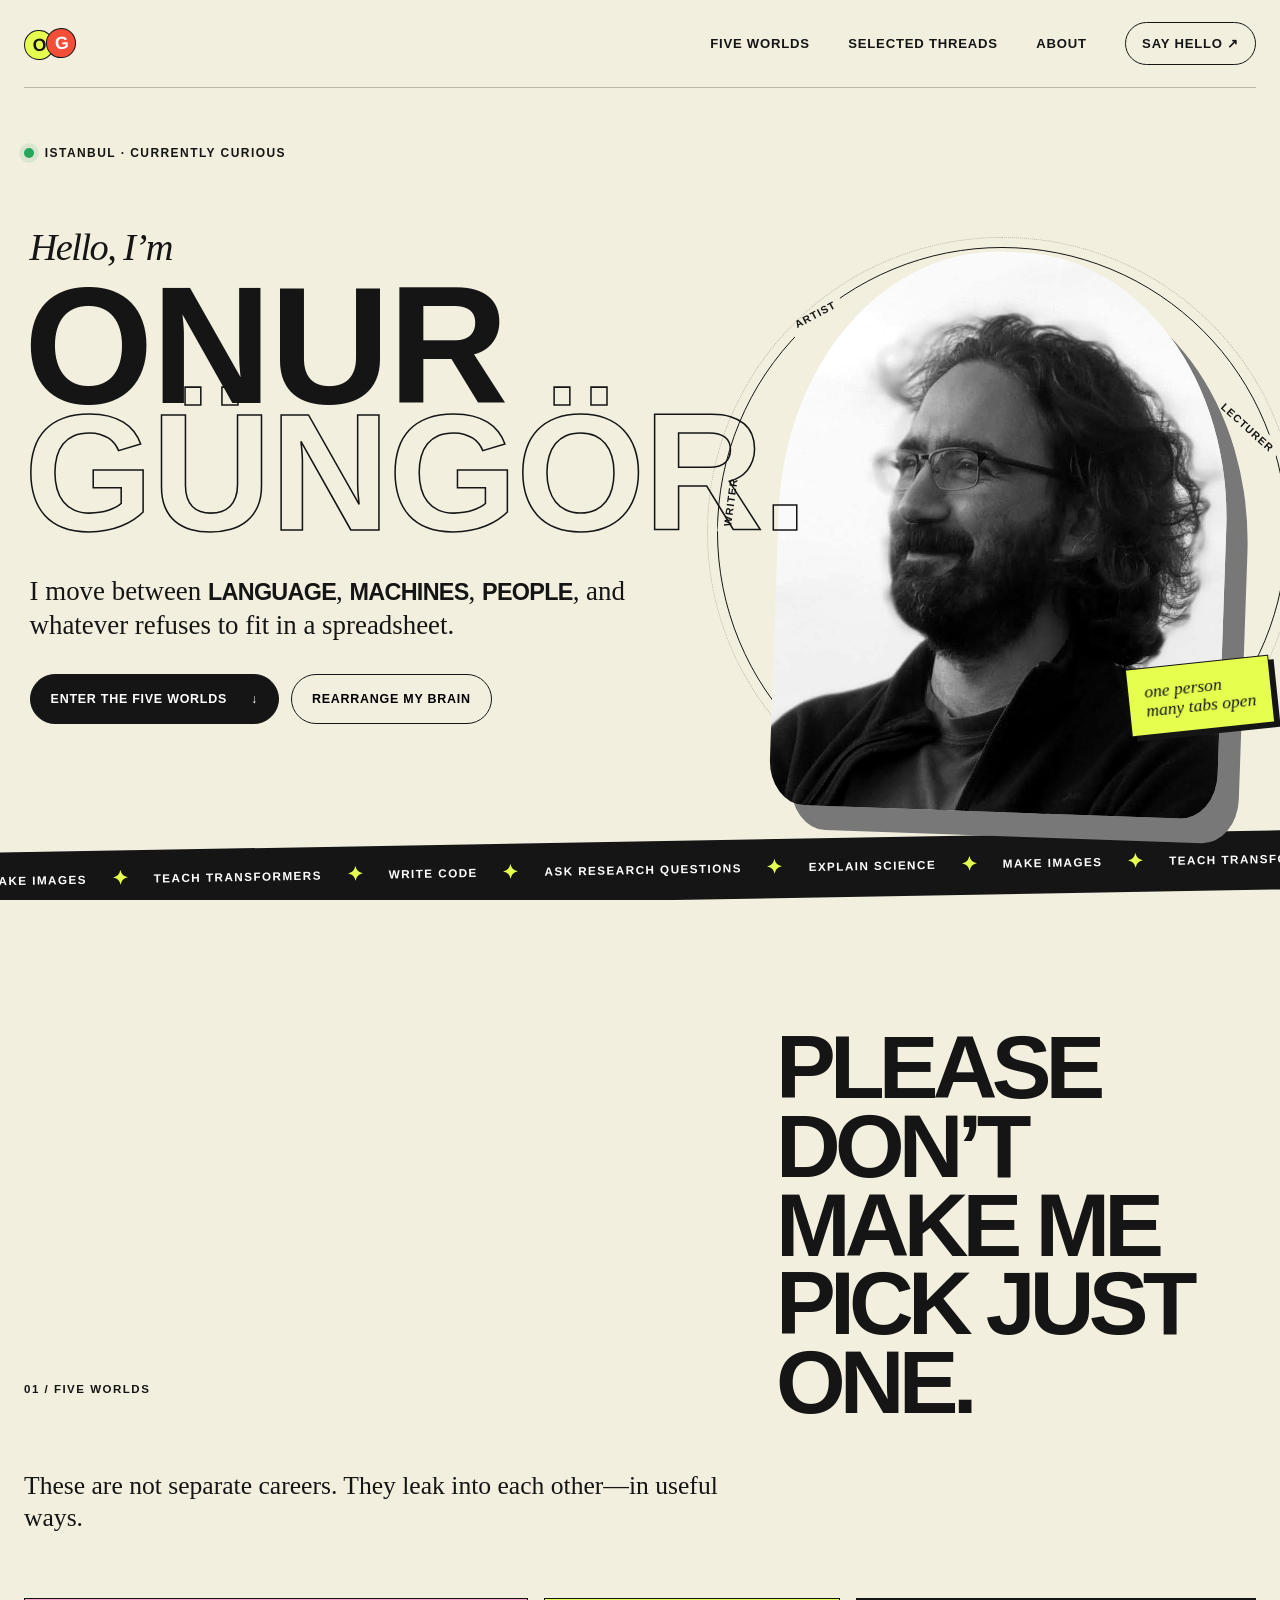
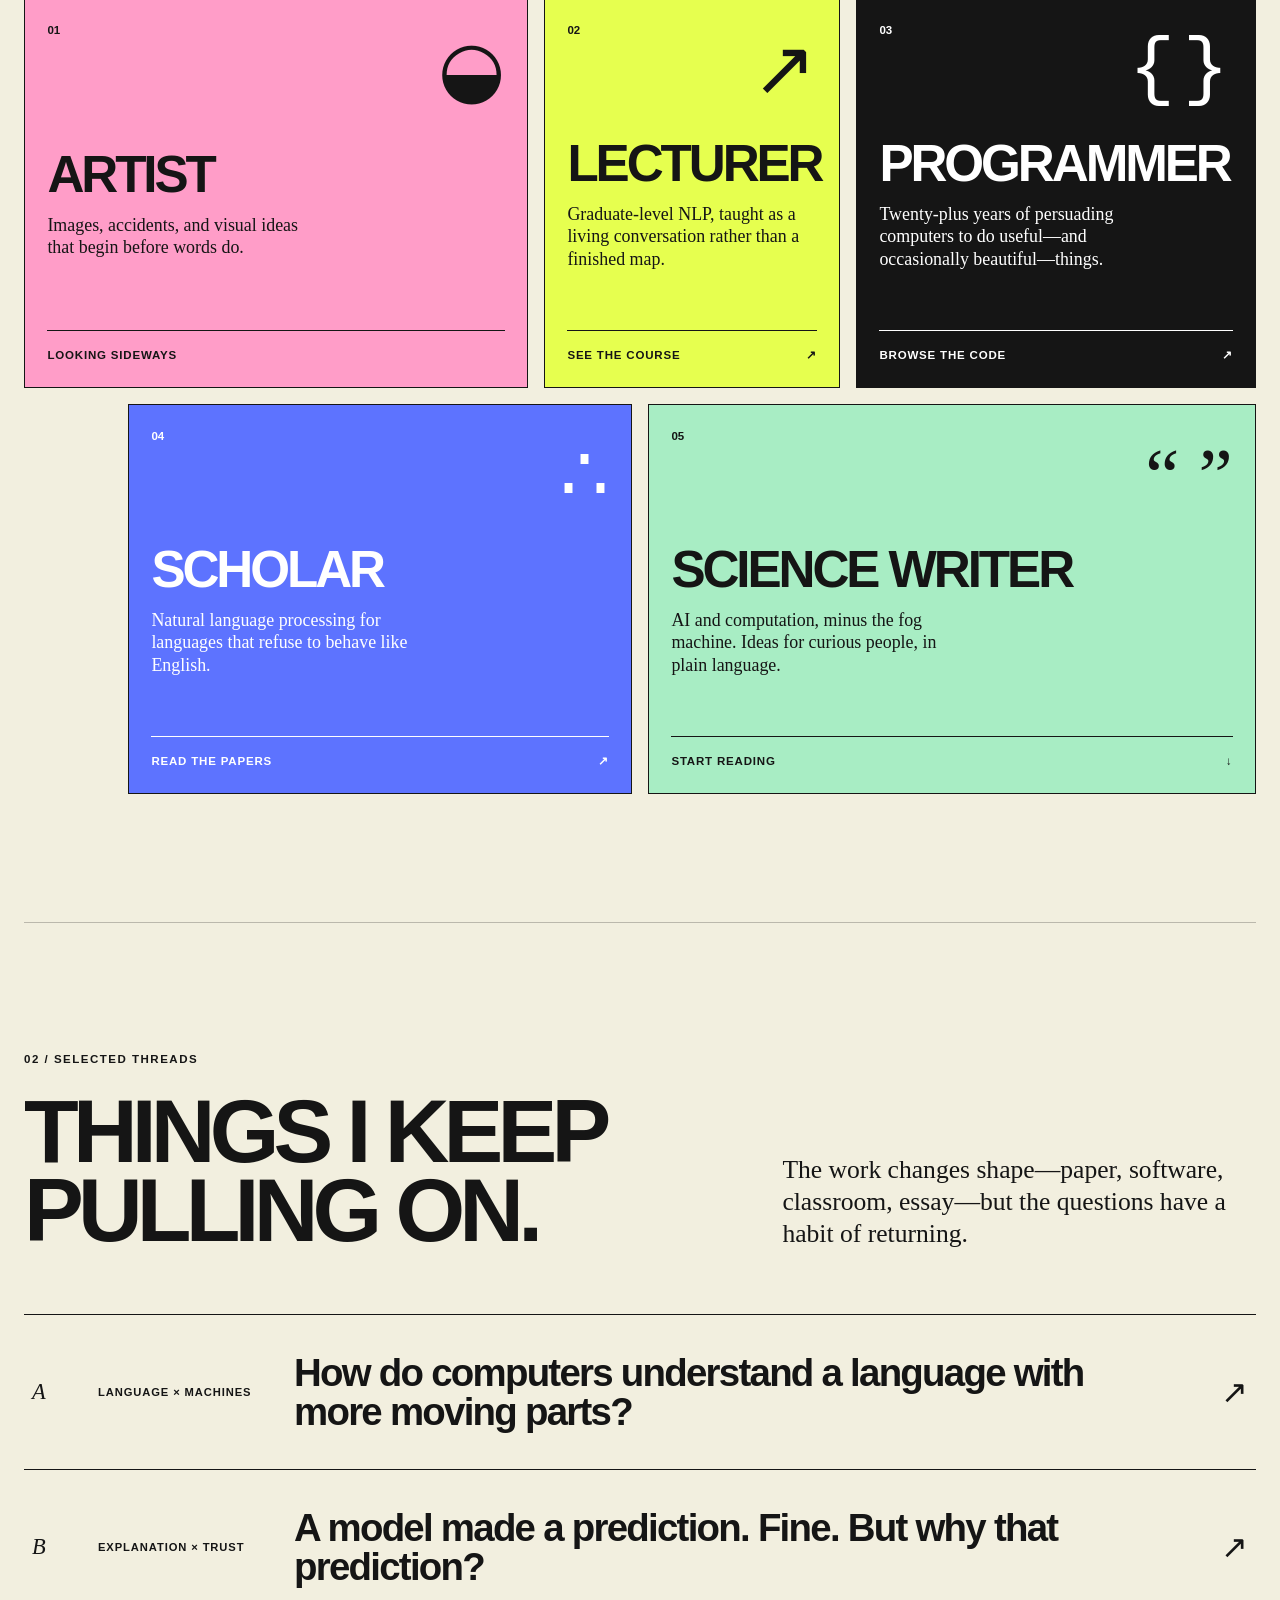
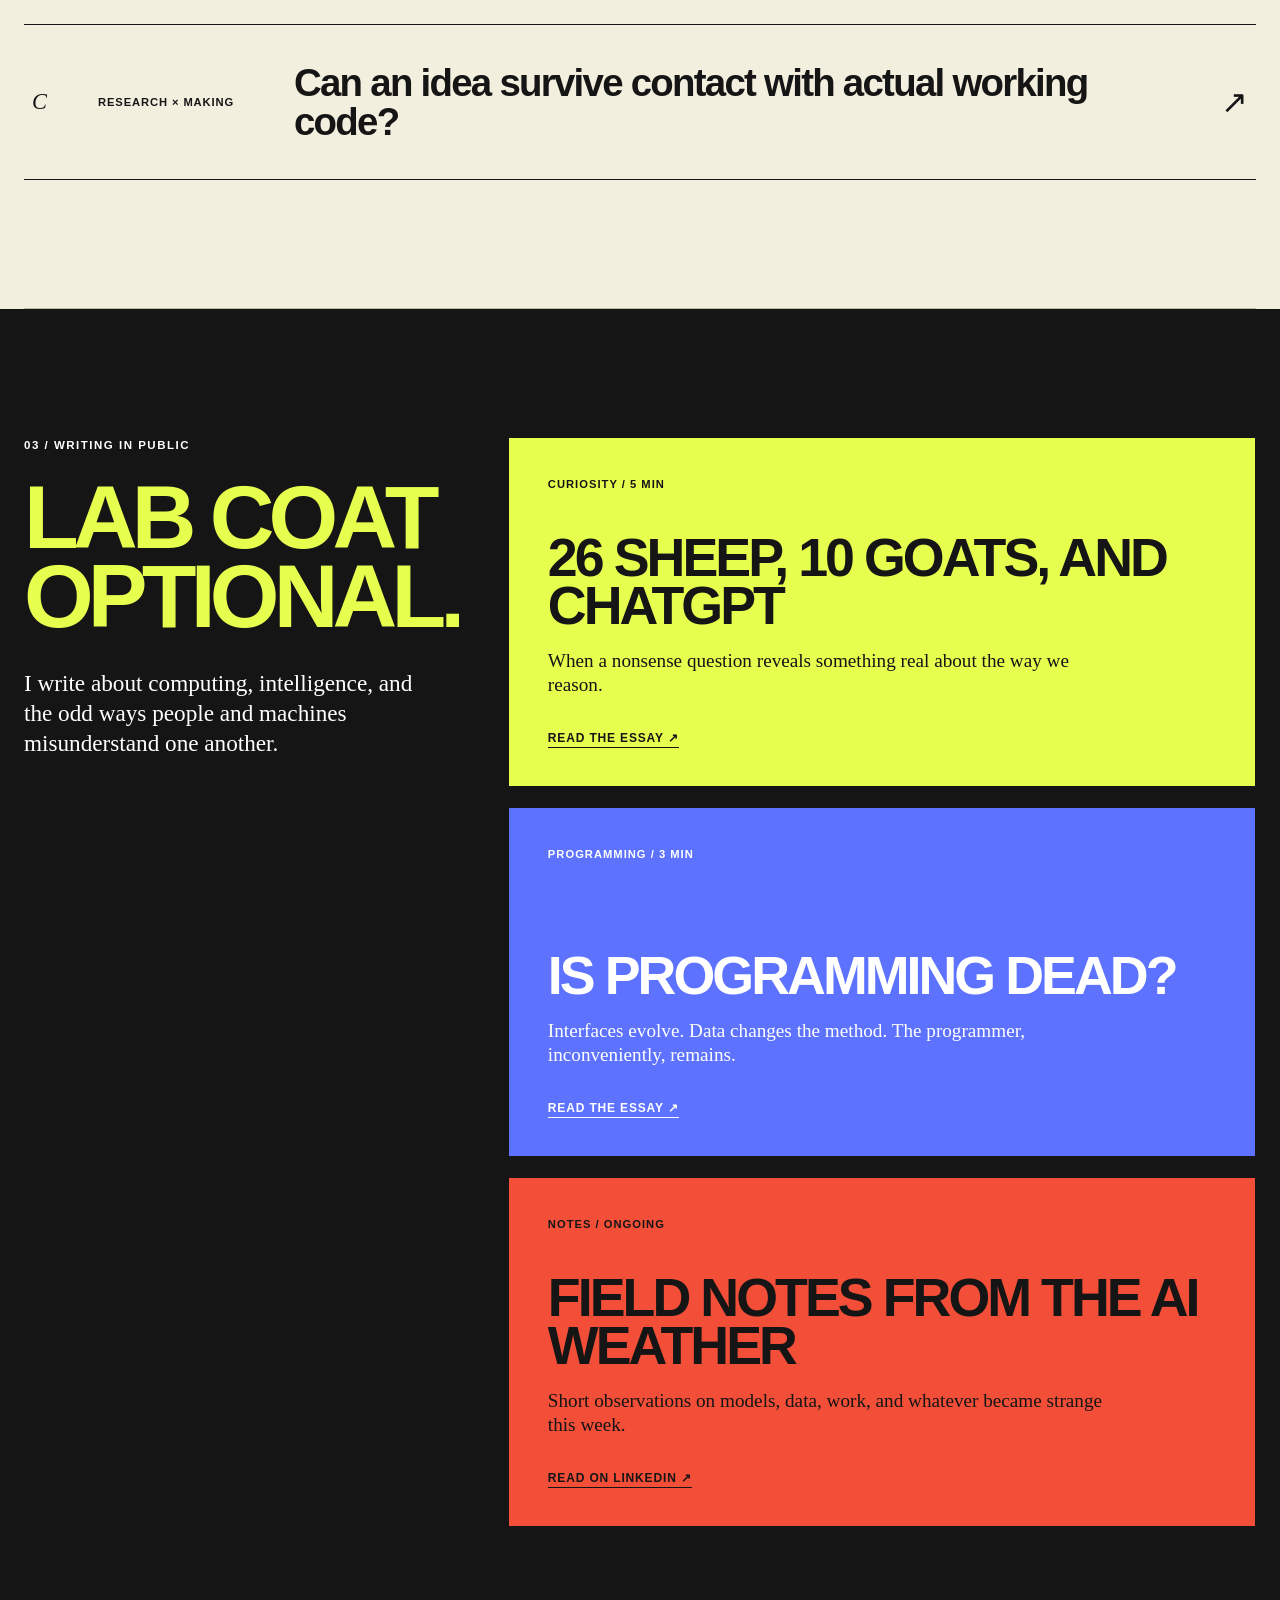
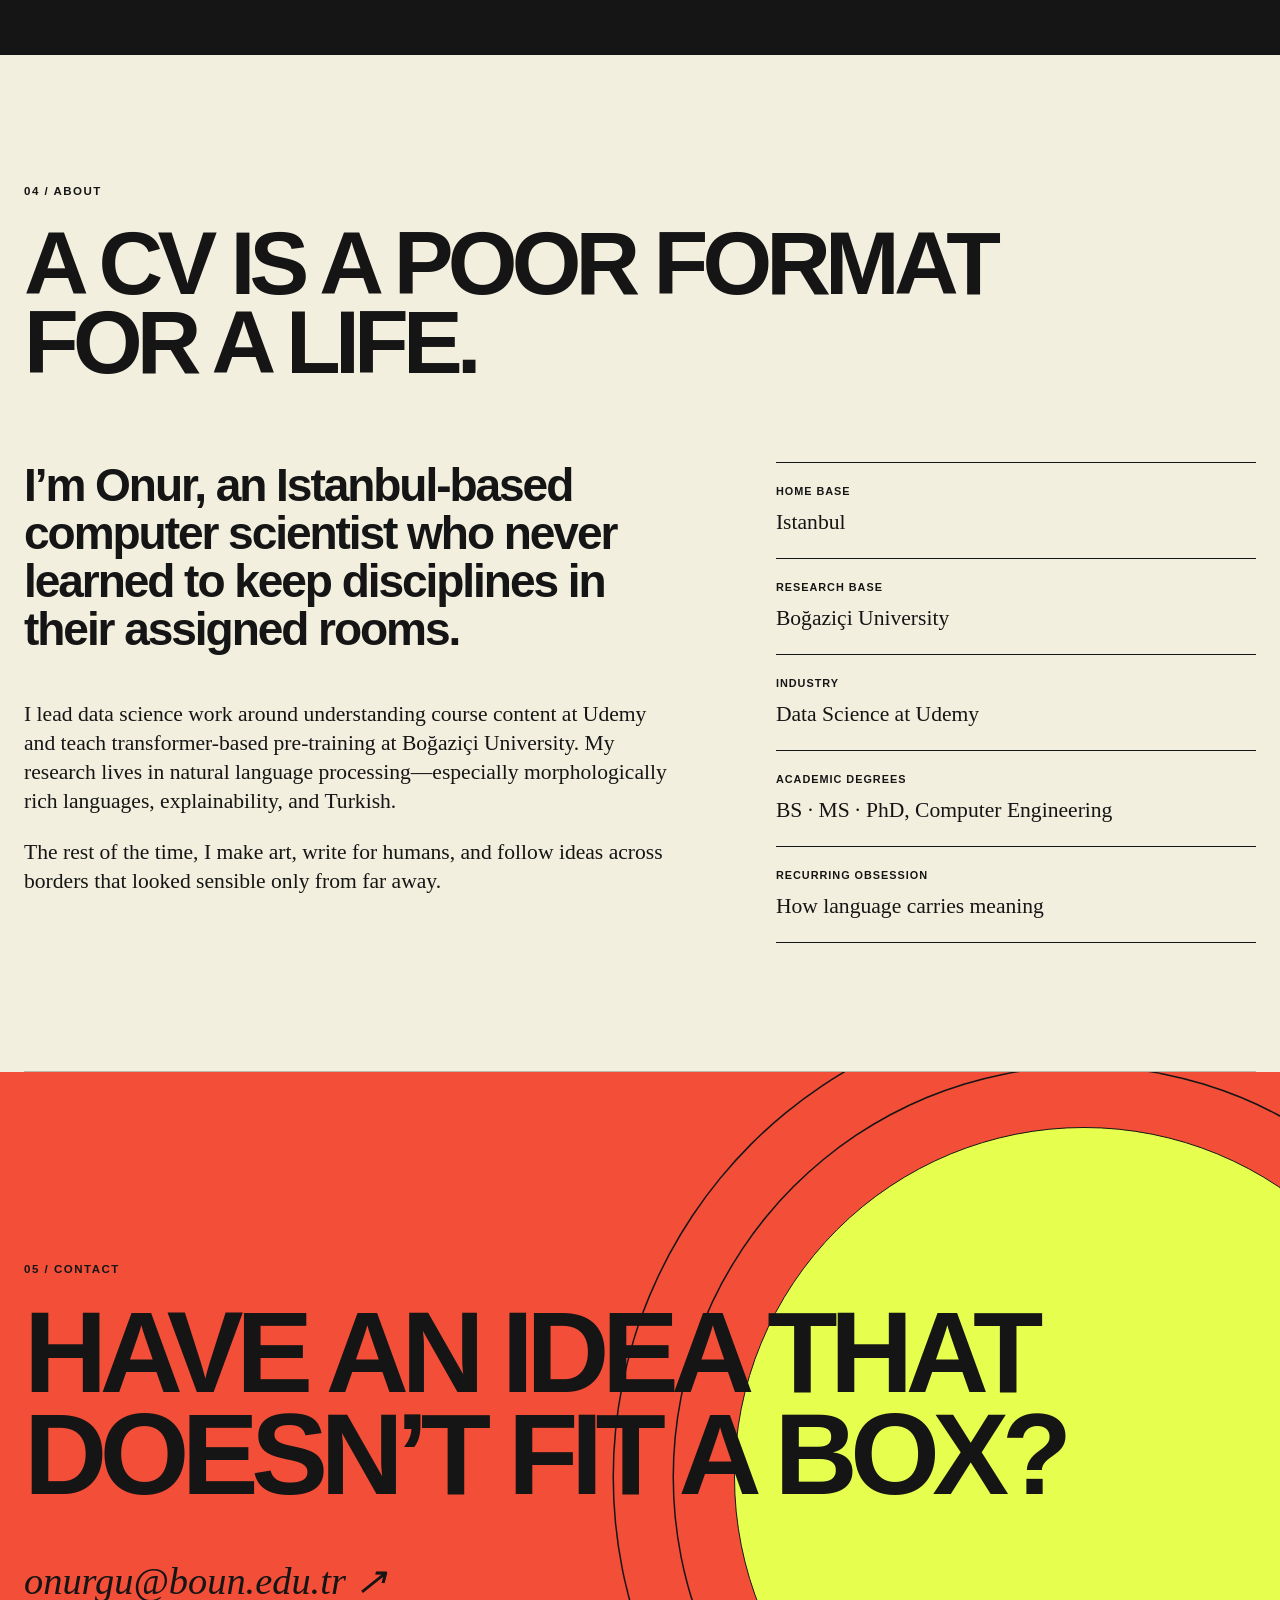
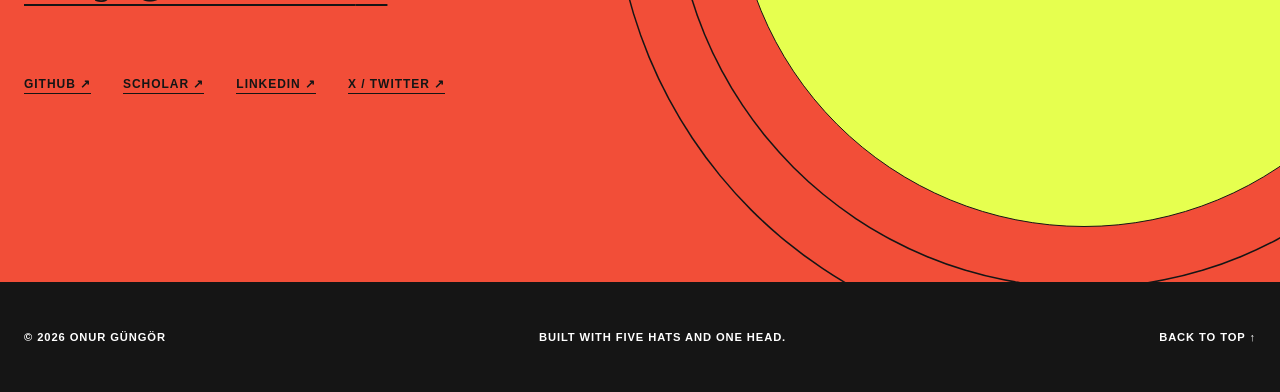
==== index.html @ 9caadbd1 "Rebuild personal site from scratch" ====
<!doctype html>
<html lang="en">
  <head>
    <meta charset="utf-8" />
    <meta name="viewport" content="width=device-width, initial-scale=1" />
    <meta name="theme-color" content="#f2efdf" />
    <meta name="description" content="Onur Güngör — artist, lecturer, programmer, scholar, and popular science writer in Istanbul." />
    <meta property="og:title" content="Onur Güngör — several things at once" />
    <meta property="og:description" content="Language, machines, people, and the interesting mess between them." />
    <meta property="og:type" content="website" />
    <meta property="og:url" content="https://onurgu.github.io/" />
    <meta property="og:image" content="https://onurgu.github.io/assets/og.png" />
    <meta name="twitter:card" content="summary_large_image" />
    <title>Onur Güngör — several things at once</title>
    <link rel="canonical" href="https://onurgu.github.io/" />
    <link rel="stylesheet" href="styles.css" />
    <script src="script.js" defer></script>
  </head>
  <body>
    <a class="skip-link" href="#main">Skip to the interesting part</a>
    <div class="reading-line" aria-hidden="true"></div>

    <header class="site-header">
      <a class="monogram" href="#top" aria-label="Onur Güngör, back to top">
        <span>O</span><span>G</span>
      </a>
      <button class="nav-toggle" type="button" aria-expanded="false" aria-controls="site-nav">
        <span class="sr-only">Toggle navigation</span>
        <span></span><span></span>
      </button>
      <nav id="site-nav" class="site-nav" aria-label="Main navigation">
        <a href="#worlds">Five worlds</a>
        <a href="#threads">Selected threads</a>
        <a href="#about">About</a>
        <a class="nav-cta" href="#contact">Say hello <span aria-hidden="true">↗</span></a>
      </nav>
    </header>

    <main id="main">
      <section class="hero" id="top" aria-labelledby="hero-title">
        <div class="hero-kicker reveal">
          <span class="status-dot" aria-hidden="true"></span>
          Istanbul · currently curious
        </div>

        <div class="hero-grid">
          <div class="hero-copy">
            <h1 id="hero-title" class="reveal">
              <span class="hello">Hello, I’m</span>
              <span class="name">Onur</span>
              <span class="name name-outline">Güngör.</span>
            </h1>
            <p class="hero-intro reveal">
              I move between <strong>language</strong>, <strong>machines</strong>,
              <strong>people</strong>, and whatever refuses to fit in a spreadsheet.
            </p>
            <div class="hero-actions reveal">
              <a class="button button-dark" href="#worlds">Enter the five worlds <span aria-hidden="true">↓</span></a>
              <button class="button button-ghost" id="shuffle" type="button">Rearrange my brain</button>
            </div>
          </div>

          <div class="portrait-stage reveal">
            <div class="portrait-orbit" aria-hidden="true">
              <span>ARTIST</span><span>LECTURER</span><span>PROGRAMMER</span><span>SCHOLAR</span><span>WRITER</span>
            </div>
            <figure class="portrait-frame">
              <img src="assets/onur-gungor.jpg" alt="Onur Güngör looking to the side" width="1067" height="1067" />
            </figure>
            <div class="portrait-note" aria-hidden="true">one person<br />many tabs open</div>
          </div>
        </div>

        <div class="ticker" aria-label="Things Onur does">
          <div class="ticker-track">
            <span>MAKE IMAGES</span><i>✦</i><span>TEACH TRANSFORMERS</span><i>✦</i><span>WRITE CODE</span><i>✦</i><span>ASK RESEARCH QUESTIONS</span><i>✦</i><span>EXPLAIN SCIENCE</span><i>✦</i>
            <span aria-hidden="true">MAKE IMAGES</span><i aria-hidden="true">✦</i><span aria-hidden="true">TEACH TRANSFORMERS</span><i aria-hidden="true">✦</i><span aria-hidden="true">WRITE CODE</span><i aria-hidden="true">✦</i><span aria-hidden="true">ASK RESEARCH QUESTIONS</span><i aria-hidden="true">✦</i><span aria-hidden="true">EXPLAIN SCIENCE</span><i aria-hidden="true">✦</i>
          </div>
        </div>
      </section>

      <section class="worlds section" id="worlds" aria-labelledby="worlds-title">
        <div class="section-heading reveal">
          <p class="eyebrow">01 / Five worlds</p>
          <h2 id="worlds-title">Please don’t make me<br />pick just one.</h2>
          <p>These are not separate careers. They leak into each other—in useful ways.</p>
        </div>

        <div class="world-grid" id="world-grid">
          <article class="world-card world-art reveal" data-world="art">
            <p class="card-number">01</p>
            <div class="card-symbol" aria-hidden="true">◒</div>
            <h3>Artist</h3>
            <p>Images, accidents, and visual ideas that begin before words do.</p>
            <span class="card-foot">Looking sideways</span>
          </article>
          <article class="world-card world-teach reveal" data-world="teach">
            <p class="card-number">02</p>
            <div class="card-symbol" aria-hidden="true">↗</div>
            <h3>Lecturer</h3>
            <p>Graduate-level NLP, taught as a living conversation rather than a finished map.</p>
            <a class="card-link" href="https://docs.google.com/document/d/e/2PACX-1vTTuCQP2ed8j2CfLnzh6W6m5oh-k7pVl0JjqTJi5wdh5od5GJ9mc1xWq-OLAjyfFMfMrh4iK2hu6GkH/pub">See the course <span aria-hidden="true">↗</span></a>
          </article>
          <article class="world-card world-code reveal" data-world="code">
            <p class="card-number">03</p>
            <div class="card-symbol code-symbol" aria-hidden="true">{ }</div>
            <h3>Programmer</h3>
            <p>Twenty-plus years of persuading computers to do useful—and occasionally beautiful—things.</p>
            <a class="card-link" href="https://github.com/onurgu">Browse the code <span aria-hidden="true">↗</span></a>
          </article>
          <article class="world-card world-research reveal" data-world="research">
            <p class="card-number">04</p>
            <div class="card-symbol" aria-hidden="true">∴</div>
            <h3>Scholar</h3>
            <p>Natural language processing for languages that refuse to behave like English.</p>
            <a class="card-link" href="https://scholar.google.com/citations?user=FW7c17kAAAAJ&amp;hl=en">Read the papers <span aria-hidden="true">↗</span></a>
          </article>
          <article class="world-card world-write reveal" data-world="write">
            <p class="card-number">05</p>
            <div class="card-symbol" aria-hidden="true">“ ”</div>
            <h3>Science writer</h3>
            <p>AI and computation, minus the fog machine. Ideas for curious people, in plain language.</p>
            <a class="card-link" href="#writing">Start reading <span aria-hidden="true">↓</span></a>
          </article>
        </div>
      </section>

      <section class="threads section" id="threads" aria-labelledby="threads-title">
        <div class="section-heading split-heading reveal">
          <div>
            <p class="eyebrow">02 / Selected threads</p>
            <h2 id="threads-title">Things I keep<br />pulling on.</h2>
          </div>
          <p>The work changes shape—paper, software, classroom, essay—but the questions have a habit of returning.</p>
        </div>

        <div class="thread-list">
          <a class="thread reveal" href="https://scholar.google.com/citations?user=FW7c17kAAAAJ&amp;hl=en">
            <span class="thread-index">A</span>
            <span class="thread-meta">Language × machines</span>
            <strong>How do computers understand a language with more moving parts?</strong>
            <span class="thread-arrow" aria-hidden="true">↗</span>
          </a>
          <a class="thread reveal" href="https://doi.org/10.1371/journal.pone.0244179">
            <span class="thread-index">B</span>
            <span class="thread-meta">Explanation × trust</span>
            <strong>A model made a prediction. Fine. But why that prediction?</strong>
            <span class="thread-arrow" aria-hidden="true">↗</span>
          </a>
          <a class="thread reveal" href="https://github.com/onurgu">
            <span class="thread-index">C</span>
            <span class="thread-meta">Research × making</span>
            <strong>Can an idea survive contact with actual working code?</strong>
            <span class="thread-arrow" aria-hidden="true">↗</span>
          </a>
        </div>
      </section>

      <section class="writing section" id="writing" aria-labelledby="writing-title">
        <div class="writing-intro reveal">
          <p class="eyebrow">03 / Writing in public</p>
          <h2 id="writing-title">Lab coat<br />optional.</h2>
          <p>I write about computing, intelligence, and the odd ways people and machines misunderstand one another.</p>
        </div>
        <div class="essay-stack">
          <a class="essay-card essay-yellow reveal" href="https://www.cmpe.boun.edu.tr/~onurgu/post/26-sheep-and-10-goats-question-and-chatgpt/">
            <span class="essay-type">Curiosity / 5 min</span>
            <h3>26 Sheep, 10 Goats, and ChatGPT</h3>
            <p>When a nonsense question reveals something real about the way we reason.</p>
            <span class="essay-read">Read the essay <span aria-hidden="true">↗</span></span>
          </a>
          <a class="essay-card essay-blue reveal" href="https://www.cmpe.boun.edu.tr/~onurgu/post/is-programming-dead/">
            <span class="essay-type">Programming / 3 min</span>
            <h3>Is Programming Dead?</h3>
            <p>Interfaces evolve. Data changes the method. The programmer, inconveniently, remains.</p>
            <span class="essay-read">Read the essay <span aria-hidden="true">↗</span></span>
          </a>
          <a class="essay-card essay-red reveal" href="https://www.linkedin.com/in/onurgungor/recent-activity/articles/">
            <span class="essay-type">Notes / ongoing</span>
            <h3>Field Notes from the AI Weather</h3>
            <p>Short observations on models, data, work, and whatever became strange this week.</p>
            <span class="essay-read">Read on LinkedIn <span aria-hidden="true">↗</span></span>
          </a>
        </div>
      </section>

      <section class="about section" id="about" aria-labelledby="about-title">
        <div class="about-statement reveal">
          <p class="eyebrow">04 / About</p>
          <h2 id="about-title">A CV is a poor format<br />for a life.</h2>
        </div>
        <div class="about-grid">
          <div class="about-copy reveal">
            <p class="big-copy">I’m Onur, an Istanbul-based computer scientist who never learned to keep disciplines in their assigned rooms.</p>
            <p>I lead data science work around understanding course content at Udemy and teach transformer-based pre-training at Boğaziçi University. My research lives in natural language processing—especially morphologically rich languages, explainability, and Turkish.</p>
            <p>The rest of the time, I make art, write for humans, and follow ideas across borders that looked sensible only from far away.</p>
          </div>
          <dl class="facts reveal">
            <div><dt>Home base</dt><dd>Istanbul</dd></div>
            <div><dt>Research base</dt><dd>Boğaziçi University</dd></div>
            <div><dt>Industry</dt><dd>Data Science at Udemy</dd></div>
            <div><dt>Academic degrees</dt><dd>BS · MS · PhD, Computer Engineering</dd></div>
            <div><dt>Recurring obsession</dt><dd>How language carries meaning</dd></div>
          </dl>
        </div>
      </section>

      <section class="contact section" id="contact" aria-labelledby="contact-title">
        <div class="contact-sun" aria-hidden="true"></div>
        <p class="eyebrow reveal">05 / Contact</p>
        <h2 id="contact-title" class="reveal">Have an idea that<br />doesn’t fit a box?</h2>
        <a class="contact-email reveal" href="mailto:onurgu@boun.edu.tr">onurgu@boun.edu.tr <span aria-hidden="true">↗</span></a>
        <div class="contact-links reveal">
          <a href="https://github.com/onurgu">GitHub <span aria-hidden="true">↗</span></a>
          <a href="https://scholar.google.com/citations?user=FW7c17kAAAAJ&amp;hl=en">Scholar <span aria-hidden="true">↗</span></a>
          <a href="https://www.linkedin.com/in/onurgungor/">LinkedIn <span aria-hidden="true">↗</span></a>
          <a href="https://twitter.com/onurgu_ml">X / Twitter <span aria-hidden="true">↗</span></a>
        </div>
      </section>
    </main>

    <footer class="site-footer">
      <p>© <span id="year">2026</span> Onur Güngör</p>
      <p>Built with five hats and one head.</p>
      <a href="#top">Back to top ↑</a>
    </footer>
  </body>
</html>
---- styles.css ----
@font-face {
  font-family: "Site Serif";
  src: local("Iowan Old Style"), local("Palatino Linotype"), local("Book Antiqua");
  font-display: swap;
}

:root {
  --paper: #f2efdf;
  --ink: #151515;
  --red: #f24e38;
  --blue: #5d73ff;
  --yellow: #e6ff4f;
  --pink: #ff9dc8;
  --mint: #a8edc4;
  --line: rgba(21, 21, 21, 0.25);
  --sans: "Helvetica Neue", Helvetica, Arial, sans-serif;
  --serif: "Site Serif", Georgia, serif;
  --max: 1440px;
}

* { box-sizing: border-box; }
html { scroll-behavior: smooth; }
body {
  margin: 0;
  color: var(--ink);
  background: var(--paper);
  font-family: var(--sans);
  font-size: 16px;
  line-height: 1.5;
  overflow-x: hidden;
}

::selection { background: var(--ink); color: var(--yellow); }
a { color: inherit; }
button, a { -webkit-tap-highlight-color: transparent; }
img { display: block; max-width: 100%; }
.sr-only { position: absolute; width: 1px; height: 1px; padding: 0; margin: -1px; overflow: hidden; clip: rect(0, 0, 0, 0); white-space: nowrap; border: 0; }
.skip-link { position: fixed; left: 1rem; top: -5rem; z-index: 1000; background: var(--ink); color: white; padding: .7rem 1rem; text-decoration: none; }
.skip-link:focus { top: 1rem; }
.reading-line { position: fixed; inset: 0 auto auto 0; width: 0; height: 4px; background: var(--red); z-index: 1000; }

.site-header {
  position: absolute;
  z-index: 50;
  top: 0;
  left: 50%;
  transform: translateX(-50%);
  width: min(calc(100% - 3rem), var(--max));
  min-height: 88px;
  display: flex;
  align-items: center;
  justify-content: space-between;
  border-bottom: 1px solid var(--line);
}
.monogram { display: grid; grid-template-columns: repeat(2, 1.65rem); text-decoration: none; font-size: 1.1rem; font-weight: 900; letter-spacing: -.08em; transform: rotate(-5deg); }
.monogram span { display: grid; place-items: center; width: 1.85rem; aspect-ratio: 1; border: 1.5px solid var(--ink); border-radius: 50%; background: var(--yellow); }
.monogram span + span { margin-left: -.25rem; background: var(--red); color: white; }
.site-nav { display: flex; align-items: center; gap: clamp(1.3rem, 3vw, 3rem); font-size: .82rem; font-weight: 700; text-transform: uppercase; letter-spacing: .06em; }
.site-nav a { text-decoration: none; position: relative; }
.site-nav a:not(.nav-cta)::after { content: ""; position: absolute; left: 0; bottom: -.35rem; width: 100%; height: 2px; background: var(--ink); transform: scaleX(0); transform-origin: right; transition: transform .25s ease; }
.site-nav a:hover::after, .site-nav a:focus-visible::after { transform: scaleX(1); transform-origin: left; }
.nav-cta { border: 1.5px solid var(--ink); border-radius: 2rem; padding: .65rem 1rem; transition: background .2s, color .2s; }
.nav-cta:hover, .nav-cta:focus-visible { background: var(--ink); color: white; }
.nav-toggle { display: none; }

.hero { min-height: 100vh; padding-top: 9rem; position: relative; overflow: hidden; }
.hero-kicker { width: min(calc(100% - 3rem), var(--max)); margin: 0 auto 2.5rem; display: flex; gap: .65rem; align-items: center; font-size: .75rem; text-transform: uppercase; letter-spacing: .12em; font-weight: 700; }
.status-dot { width: .65rem; height: .65rem; background: #25a65a; border-radius: 50%; box-shadow: 0 0 0 .3rem rgba(37,166,90,.12); }
.hero-grid { width: min(calc(100% - 3rem), var(--max)); margin: 0 auto; display: grid; grid-template-columns: minmax(0, 1.15fr) minmax(330px, .85fr); align-items: center; gap: 3vw; min-height: calc(100vh - 15rem); }
.hero-copy { position: relative; z-index: 3; padding-bottom: 7rem; }
.hero h1 { margin: 0; line-height: .76; letter-spacing: -.075em; font-weight: 900; text-transform: uppercase; }
.hero h1 span { display: block; }
.hello { margin: 0 0 1rem .35rem; font-family: var(--serif); font-style: italic; text-transform: none; font-size: clamp(1.6rem, 3vw, 3.2rem); letter-spacing: -.04em; font-weight: 400; line-height: 1; }
.name { font-size: clamp(6.5rem, 13vw, 13rem); }
.name-outline { color: transparent; -webkit-text-stroke: clamp(1px, .12vw, 2.5px) var(--ink); }
.hero-intro { max-width: 650px; margin: 2.5rem 0 0 .35rem; font-family: var(--serif); font-size: clamp(1.35rem, 2.1vw, 2rem); line-height: 1.25; }
.hero-intro strong { font-family: var(--sans); font-size: .87em; text-transform: uppercase; letter-spacing: -.03em; }
.hero-actions { display: flex; flex-wrap: wrap; gap: .75rem; margin: 2rem 0 0 .35rem; }
.button { min-height: 50px; display: inline-flex; align-items: center; justify-content: center; gap: 1.5rem; border: 1.5px solid var(--ink); border-radius: 99px; padding: .75rem 1.25rem; font: 700 .78rem/1 var(--sans); text-transform: uppercase; letter-spacing: .06em; text-decoration: none; cursor: pointer; }
.button-dark { background: var(--ink); color: white; }
.button-dark:hover { background: var(--red); border-color: var(--red); }
.button-ghost { background: transparent; }
.button-ghost:hover { background: var(--yellow); }

.portrait-stage { position: relative; min-height: 620px; display: grid; place-items: center; }
.portrait-frame { width: min(35vw, 490px); margin: 0; aspect-ratio: 4/5; overflow: hidden; border-radius: 48% 48% 8% 8%; filter: grayscale(1) contrast(1.05); transform: rotate(2deg); position: relative; z-index: 2; box-shadow: 22px 24px 0 var(--blue); }
.portrait-frame img { width: 100%; height: 100%; object-fit: cover; object-position: 52% center; transform: scale(1.06); }
.portrait-orbit { position: absolute; z-index: 1; width: 570px; aspect-ratio: 1; border: 1px solid var(--ink); border-radius: 50%; animation: rotate 28s linear infinite; }
.portrait-orbit::before, .portrait-orbit::after { content: ""; position: absolute; inset: 12%; border: 1px dashed var(--line); border-radius: 50%; }
.portrait-orbit::after { inset: -2%; border-style: dotted; }
.portrait-orbit span { position: absolute; font-size: .66rem; font-weight: 800; letter-spacing: .11em; background: var(--paper); padding: .15rem .4rem; }
.portrait-orbit span:nth-child(1) { left: 12%; top: 10%; transform: rotate(-28deg); }
.portrait-orbit span:nth-child(2) { right: 0; top: 30%; transform: rotate(42deg); }
.portrait-orbit span:nth-child(3) { right: 8%; bottom: 17%; transform: rotate(133deg); }
.portrait-orbit span:nth-child(4) { left: 18%; bottom: 3%; transform: rotate(210deg); }
.portrait-orbit span:nth-child(5) { left: -3%; top: 43%; transform: rotate(278deg); }
.portrait-note { position: absolute; z-index: 4; right: -1rem; bottom: 7rem; background: var(--yellow); border: 1.5px solid var(--ink); padding: .9rem 1rem; font-family: var(--serif); font-style: italic; font-size: 1.1rem; line-height: 1.05; transform: rotate(-6deg); box-shadow: 5px 5px 0 var(--ink); }

.ticker { position: absolute; bottom: 0; left: 0; width: 100%; background: var(--ink); color: white; padding: .9rem 0; overflow: hidden; transform: rotate(-1deg) scale(1.02); }
.ticker-track { display: flex; align-items: center; gap: 1.5rem; width: max-content; font-size: .72rem; font-weight: 800; letter-spacing: .12em; animation: ticker 28s linear infinite; }
.ticker i { color: var(--yellow); font-style: normal; font-size: 1.2rem; }

.section { width: min(calc(100% - 3rem), var(--max)); margin: 0 auto; padding: clamp(6rem, 10vw, 10rem) 0; }
.section-heading { display: grid; grid-template-columns: 1fr minmax(250px, 480px); gap: 3rem; align-items: end; margin-bottom: 4rem; }
.eyebrow { margin: 0 0 1.5rem; font-size: .72rem; font-weight: 800; letter-spacing: .13em; text-transform: uppercase; }
.section-heading h2, .writing-intro h2, .about h2, .contact h2 { margin: 0; font-size: clamp(3.3rem, 7vw, 7.6rem); line-height: .88; letter-spacing: -.065em; text-transform: uppercase; }
.section-heading > p:last-child { margin: 0; font-family: var(--serif); font-size: clamp(1.25rem, 2vw, 1.8rem); line-height: 1.25; }

.worlds { border-bottom: 1px solid var(--line); }
.world-grid { display: grid; grid-template-columns: repeat(12, 1fr); gap: 1rem; }
.world-card { min-height: 390px; border: 1.5px solid var(--ink); padding: 1.4rem; display: flex; flex-direction: column; position: relative; transition: transform .25s ease, box-shadow .25s ease; }
.world-card:hover { transform: translateY(-8px) rotate(-.6deg); box-shadow: 8px 8px 0 var(--ink); z-index: 2; }
.world-card:nth-child(even):hover { transform: translateY(-8px) rotate(.6deg); }
.world-card h3 { margin: auto 0 1rem; font-size: clamp(2rem, 4vw, 4rem); line-height: .9; letter-spacing: -.06em; text-transform: uppercase; }
.world-card > p:not(.card-number) { margin: 0 0 1.25rem; max-width: 30ch; font-family: var(--serif); font-size: 1.12rem; line-height: 1.25; }
.card-number { margin: 0; font-size: .72rem; font-weight: 800; }
.card-symbol { align-self: flex-end; font-family: var(--serif); font-size: clamp(3.5rem, 6vw, 6rem); line-height: .8; }
.code-symbol { font-family: ui-monospace, monospace; letter-spacing: -.25em; padding-right: .3em; }
.card-link, .card-foot { align-self: flex-start; margin-top: auto; padding-top: 1rem; border-top: 1px solid currentColor; width: 100%; font-size: .72rem; font-weight: 800; letter-spacing: .07em; text-transform: uppercase; text-decoration: none; }
.card-link { display: flex; justify-content: space-between; }
.world-art { grid-column: span 5; background: var(--pink); }
.world-teach { grid-column: span 3; background: var(--yellow); }
.world-code { grid-column: span 4; background: var(--ink); color: white; }
.world-research { grid-column: 2 / span 5; background: var(--blue); color: white; }
.world-write { grid-column: span 6; background: var(--mint); }
.world-grid.is-shuffling .world-card { animation: card-shuffle .65s cubic-bezier(.22,.8,.2,1); }

.threads { border-bottom: 1px solid var(--line); }
.split-heading { display: grid; grid-template-columns: 1.2fr .8fr; }
.split-heading > p { max-width: 480px; justify-self: end; }
.thread-list { border-top: 1.5px solid var(--ink); }
.thread { display: grid; grid-template-columns: 50px 180px 1fr 60px; gap: 1rem; align-items: center; min-height: 155px; padding: 1.3rem .5rem; border-bottom: 1.5px solid var(--ink); text-decoration: none; transition: background .25s, padding .25s; }
.thread:hover, .thread:focus-visible { background: var(--yellow); padding-left: 1.5rem; padding-right: 1.5rem; }
.thread-index { font-family: var(--serif); font-size: 1.4rem; font-style: italic; }
.thread-meta { font-size: .7rem; font-weight: 800; letter-spacing: .08em; text-transform: uppercase; }
.thread strong { max-width: 850px; font-size: clamp(1.6rem, 3vw, 3.2rem); letter-spacing: -.045em; line-height: 1.02; }
.thread-arrow { justify-self: end; font-size: 2rem; transition: transform .2s; }
.thread:hover .thread-arrow { transform: translate(5px, -5px); }

.writing { width: 100%; max-width: none; background: var(--ink); color: white; display: grid; grid-template-columns: minmax(280px, .72fr) minmax(0, 1.28fr); gap: 5vw; padding-left: max(1.5rem, calc((100vw - var(--max)) / 2)); padding-right: max(1.5rem, calc((100vw - var(--max)) / 2)); }
.writing-intro { position: sticky; top: 3rem; align-self: start; }
.writing-intro h2 { color: var(--yellow); }
.writing-intro > p:last-child { max-width: 460px; margin: 2rem 0 0; font-family: var(--serif); font-size: 1.45rem; line-height: 1.3; }
.essay-stack { display: grid; gap: 1.25rem; }
.essay-card { min-height: 350px; color: var(--ink); padding: clamp(1.5rem, 3vw, 3rem); border: 1.5px solid var(--ink); text-decoration: none; display: flex; flex-direction: column; transition: transform .25s, box-shadow .25s; }
.essay-card:hover { transform: translate(-9px, -9px); box-shadow: 9px 9px 0 white; }
.essay-yellow { background: var(--yellow); transform: rotate(1deg); }
.essay-blue { background: var(--blue); color: white; transform: rotate(-1deg); }
.essay-red { background: var(--red); transform: rotate(.5deg); }
.essay-type { font-size: .7rem; font-weight: 800; text-transform: uppercase; letter-spacing: .09em; }
.essay-card h3 { max-width: 720px; margin: auto 0 1.2rem; font-size: clamp(2.2rem, 4.2vw, 4.8rem); line-height: .9; letter-spacing: -.055em; text-transform: uppercase; }
.essay-card p { max-width: 60ch; margin: 0 0 2rem; font-family: var(--serif); font-size: 1.2rem; line-height: 1.25; }
.essay-read { align-self: flex-start; border-bottom: 1.5px solid currentColor; font-size: .75rem; font-weight: 800; letter-spacing: .07em; text-transform: uppercase; }

.about { border-bottom: 1px solid var(--line); }
.about-statement { margin-bottom: 5rem; }
.about-grid { display: grid; grid-template-columns: 1.15fr .85fr; gap: clamp(3rem, 8vw, 10rem); }
.about-copy p { max-width: 760px; font-family: var(--serif); font-size: 1.35rem; line-height: 1.35; }
.about-copy .big-copy { margin-top: 0; font-family: var(--sans); font-weight: 700; font-size: clamp(2rem, 3.6vw, 4rem); line-height: 1.04; letter-spacing: -.045em; }
.facts { margin: 0; border-top: 1.5px solid var(--ink); }
.facts div { padding: 1.25rem 0; border-bottom: 1.5px solid var(--ink); }
.facts dt { margin-bottom: .4rem; font-size: .68rem; font-weight: 800; text-transform: uppercase; letter-spacing: .09em; }
.facts dd { margin: 0; font-family: var(--serif); font-size: 1.35rem; }

.contact { width: 100%; max-width: none; min-height: 90vh; padding-left: max(1.5rem, calc((100vw - var(--max)) / 2)); padding-right: max(1.5rem, calc((100vw - var(--max)) / 2)); background: var(--red); position: relative; overflow: hidden; display: flex; flex-direction: column; justify-content: center; }
.contact > *:not(.contact-sun) { position: relative; z-index: 2; }
.contact h2 { max-width: 1150px; font-size: clamp(4rem, 9vw, 10rem); }
.contact-email { align-self: flex-start; margin-top: 3rem; font-family: var(--serif); font-size: clamp(1.5rem, 3vw, 3.3rem); font-style: italic; text-decoration-thickness: 2px; text-underline-offset: .25em; }
.contact-links { margin-top: 4rem; display: flex; flex-wrap: wrap; gap: 1rem 2rem; }
.contact-links a { font-size: .75rem; font-weight: 800; letter-spacing: .08em; text-transform: uppercase; text-decoration: none; border-bottom: 1.5px solid var(--ink); }
.contact-sun { position: absolute; width: min(55vw, 700px); aspect-ratio: 1; border: 1.5px solid var(--ink); border-radius: 50%; right: -12vw; top: 50%; transform: translateY(-50%); background: var(--yellow); box-shadow: 0 0 0 60px var(--red), 0 0 0 61.5px var(--ink), 0 0 0 120px var(--red), 0 0 0 121.5px var(--ink); }

.site-footer { min-height: 110px; padding: 2rem max(1.5rem, calc((100vw - var(--max)) / 2)); display: flex; justify-content: space-between; gap: 2rem; align-items: center; background: var(--ink); color: white; font-size: .7rem; font-weight: 700; text-transform: uppercase; letter-spacing: .08em; }
.site-footer a { text-decoration: none; }

.reveal { opacity: 0; transform: translateY(25px); transition: opacity .7s ease, transform .7s ease; }
.reveal.is-visible { opacity: 1; transform: none; }

@keyframes rotate { to { transform: rotate(360deg); } }
@keyframes ticker { to { transform: translateX(-50%); } }
@keyframes card-shuffle { 0% { transform: scale(1) rotate(0); } 35% { transform: scale(.92) rotate(3deg); } 70% { transform: scale(1.03) rotate(-1deg); } 100% { transform: scale(1) rotate(0); } }

@media (max-width: 980px) {
  .hero-grid { grid-template-columns: 1fr; }
  .hero-copy { padding-bottom: 0; }
  .portrait-stage { min-height: 590px; margin-bottom: 7rem; }
  .portrait-frame { width: min(70vw, 490px); }
  .world-card { grid-column: span 6; }
  .world-write { grid-column: 4 / span 6; }
  .thread { grid-template-columns: 40px 130px 1fr 40px; }
  .writing { grid-template-columns: 1fr; }
  .writing-intro { position: static; }
  .about-grid { grid-template-columns: 1fr; }
}

@media (max-width: 720px) {
  .site-header { min-height: 72px; width: calc(100% - 2rem); }
  .nav-toggle { display: grid; gap: 6px; place-content: center; width: 44px; height: 44px; border: 1.5px solid var(--ink); border-radius: 50%; background: var(--paper); cursor: pointer; }
  .nav-toggle > span:not(.sr-only) { display: block; width: 18px; height: 1.5px; background: var(--ink); transition: transform .2s; }
  .nav-toggle[aria-expanded="true"] > span:nth-child(2) { transform: translateY(3.75px) rotate(45deg); }
  .nav-toggle[aria-expanded="true"] > span:nth-child(3) { transform: translateY(-3.75px) rotate(-45deg); }
  .site-nav { position: fixed; top: 0; right: 0; width: min(84vw, 360px); min-height: 100vh; padding: 7rem 2rem 2rem; background: var(--yellow); border-left: 1.5px solid var(--ink); flex-direction: column; align-items: stretch; gap: 0; transform: translateX(105%); transition: transform .3s ease; box-shadow: -20px 0 50px rgba(0,0,0,.12); }
  .site-nav.is-open { transform: none; }
  .site-nav a { padding: 1.2rem 0; border-bottom: 1px solid var(--ink); font-size: 1rem; }
  .nav-cta { border: 0; border-radius: 0; }
  .hero { padding-top: 7rem; }
  .hero-kicker, .hero-grid, .section { width: calc(100% - 2rem); }
  .hero-grid { min-height: auto; }
  .name { font-size: clamp(5rem, 26vw, 8rem); }
  .hello { font-size: 1.6rem; }
  .hero-intro { font-size: 1.28rem; margin-top: 2rem; }
  .hero-actions { flex-direction: column; align-items: stretch; }
  .portrait-stage { min-height: 450px; margin: 2rem 0 6rem; }
  .portrait-frame { width: min(78vw, 360px); box-shadow: 12px 14px 0 var(--blue); }
  .portrait-orbit { width: min(102vw, 460px); }
  .portrait-note { right: -.3rem; bottom: 3.5rem; }
  .section { padding: 6rem 0; }
  .section-heading, .split-heading { grid-template-columns: 1fr; gap: 2rem; }
  .section-heading h2, .writing-intro h2, .about h2 { font-size: clamp(3.2rem, 15vw, 5.3rem); }
  .world-grid { display: flex; overflow-x: auto; scroll-snap-type: x mandatory; padding: 0 1rem 1rem 0; }
  .world-card { min-width: 82vw; min-height: 410px; scroll-snap-align: start; }
  .thread { grid-template-columns: 30px 1fr 35px; min-height: 180px; }
  .thread-meta { grid-column: 2; }
  .thread strong { grid-column: 2; font-size: 1.75rem; }
  .thread-arrow { grid-column: 3; grid-row: 1 / span 3; }
  .writing { padding: 6rem 1rem; }
  .essay-card { min-height: 430px; padding: 1.5rem; }
  .about-grid { gap: 3rem; }
  .contact { min-height: 80vh; padding: 6rem 1rem; }
  .contact h2 { font-size: clamp(3.4rem, 16vw, 6rem); }
  .contact-email { font-size: clamp(1.3rem, 6vw, 2rem); }
  .contact-sun { width: 70vw; right: -35vw; opacity: .72; }
  .site-footer { align-items: flex-start; flex-direction: column; gap: .8rem; padding: 2rem 1rem; }
}

@media (prefers-reduced-motion: reduce) {
  html { scroll-behavior: auto; }
  *, *::before, *::after { animation-duration: .01ms !important; animation-iteration-count: 1 !important; transition-duration: .01ms !important; }
  .reveal { opacity: 1; transform: none; }
}
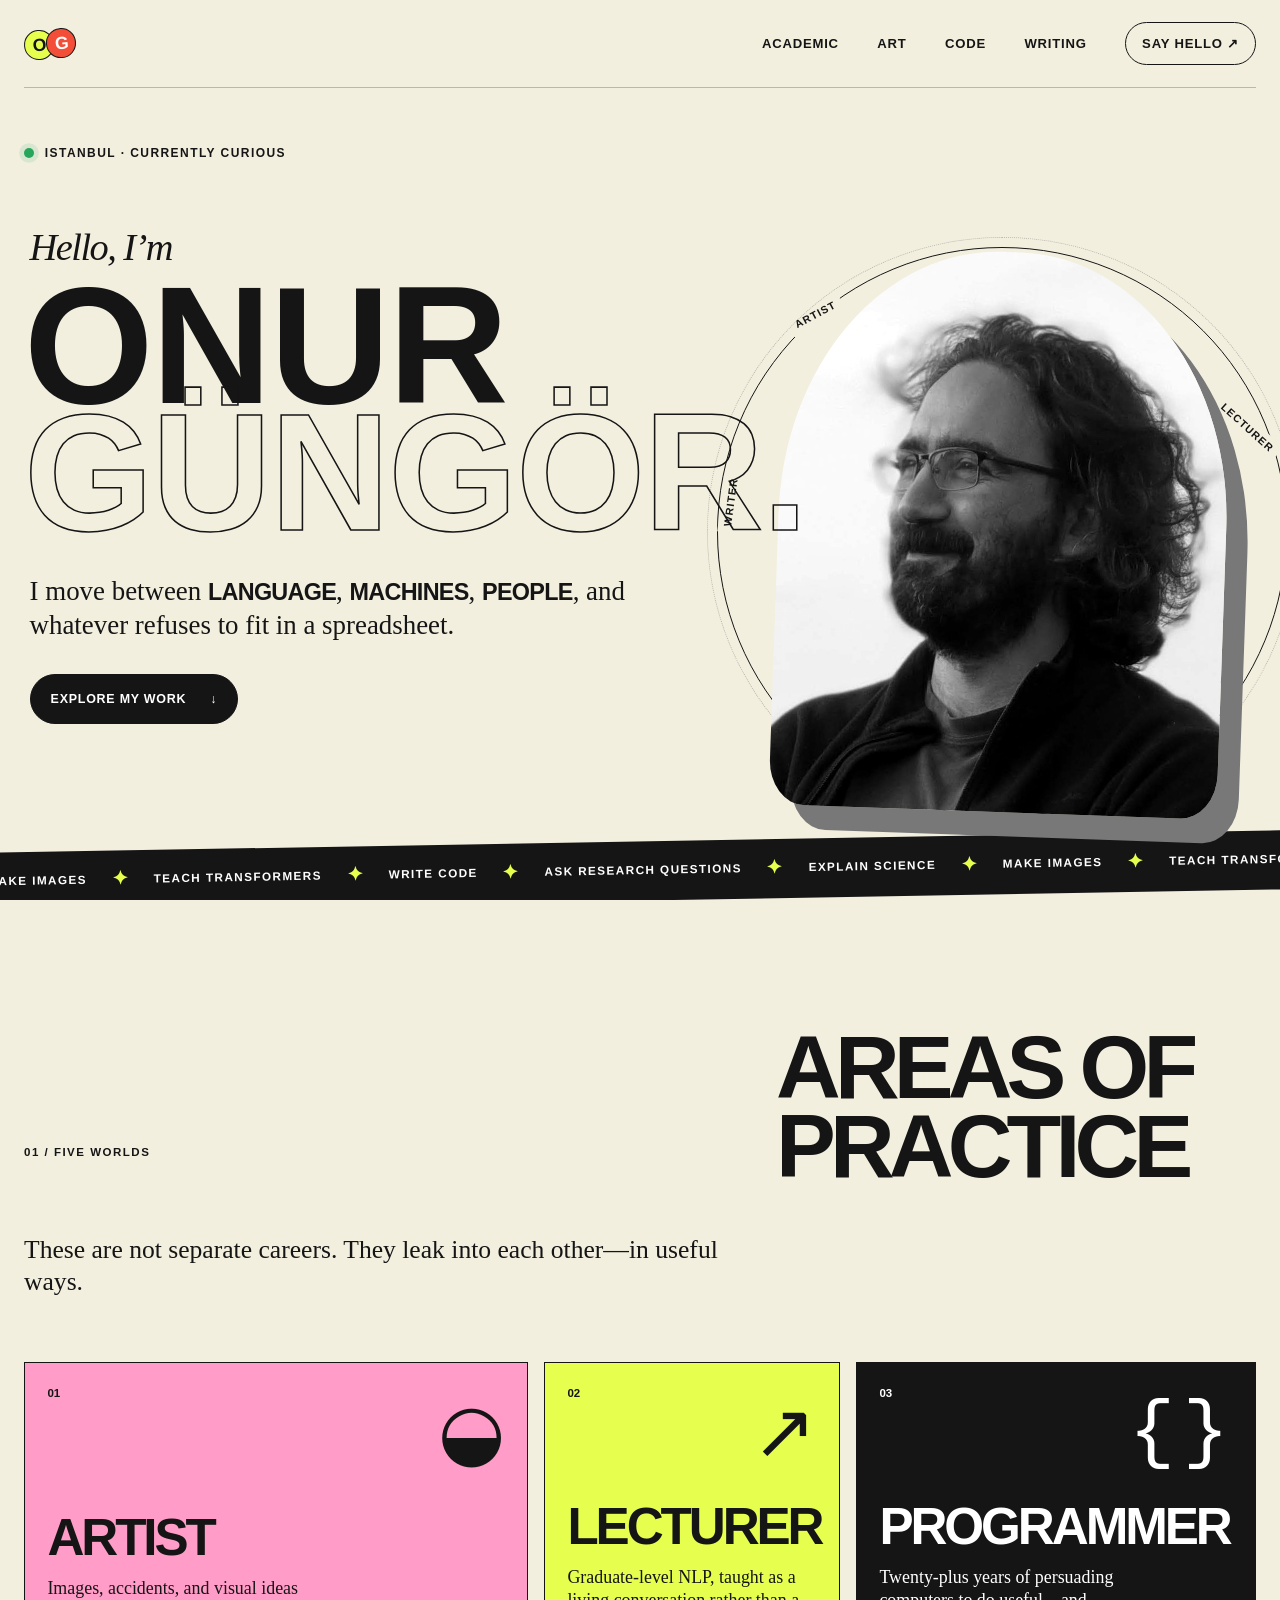
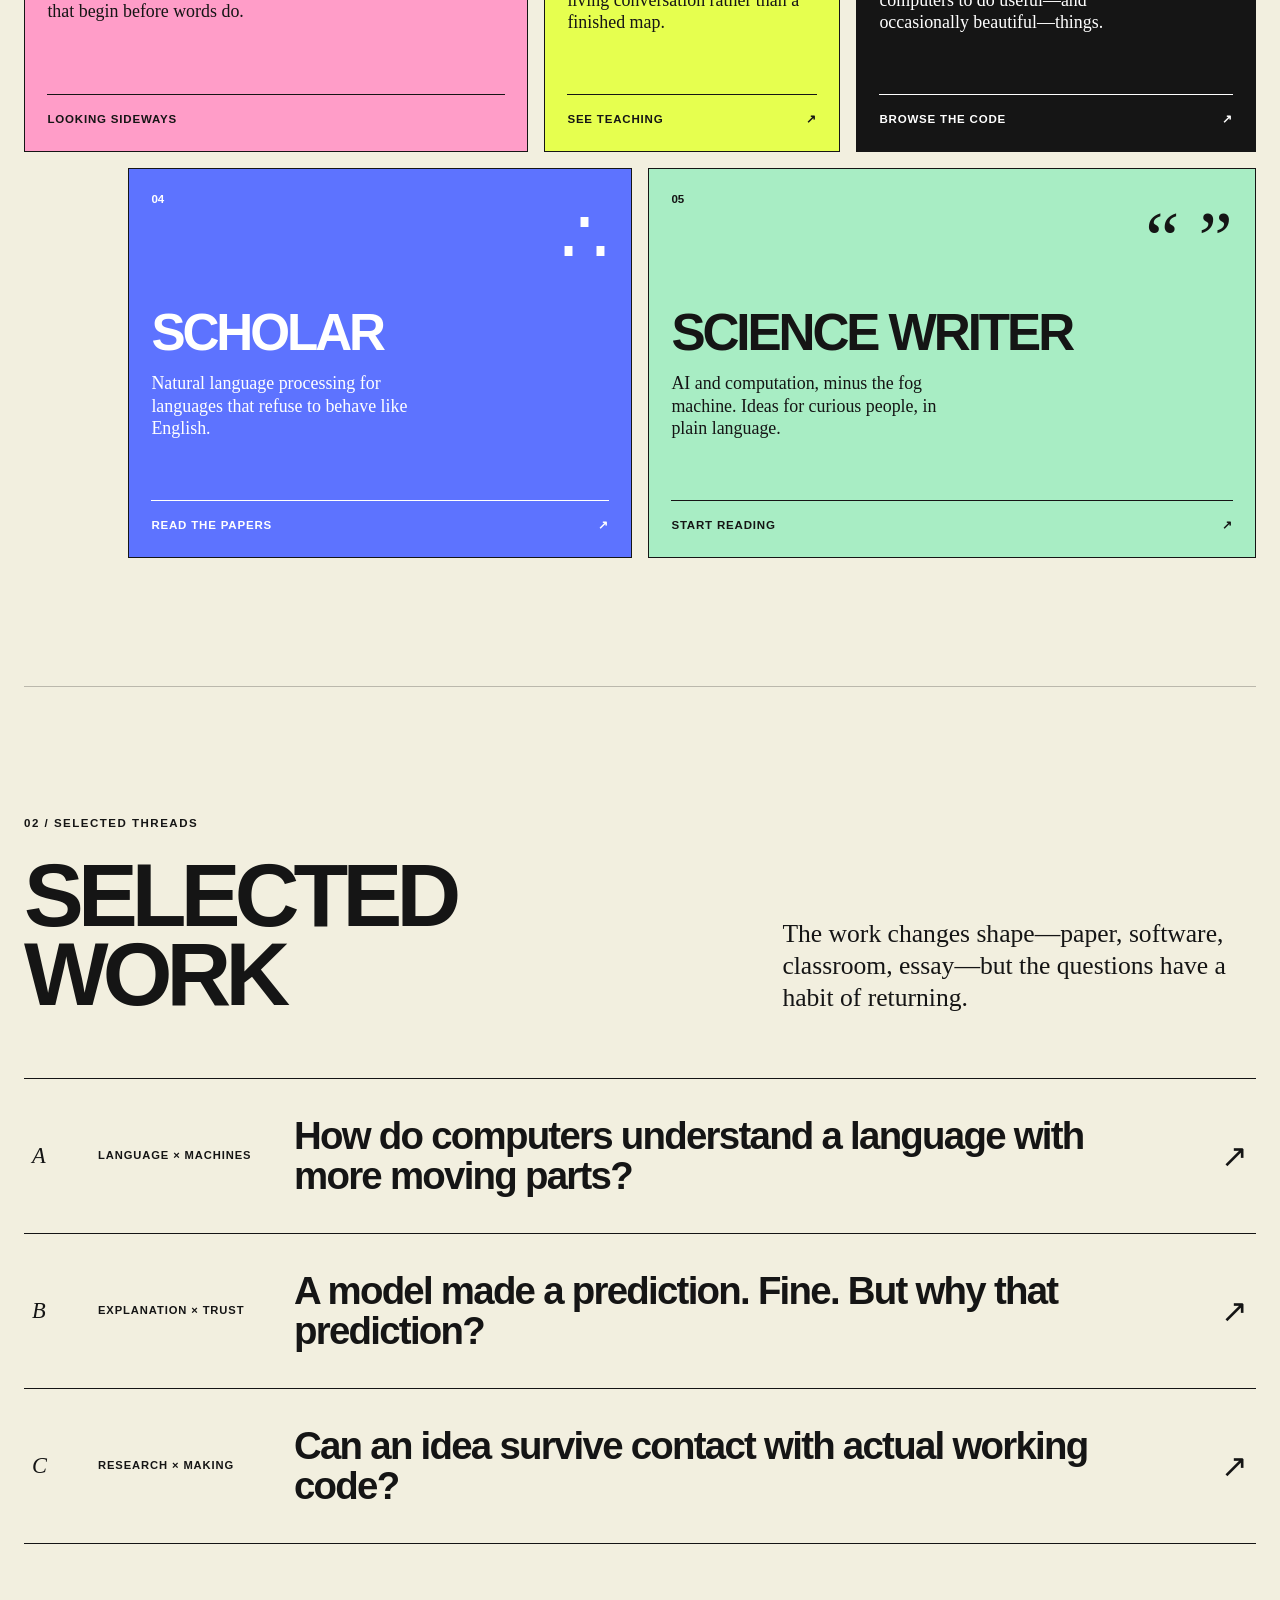
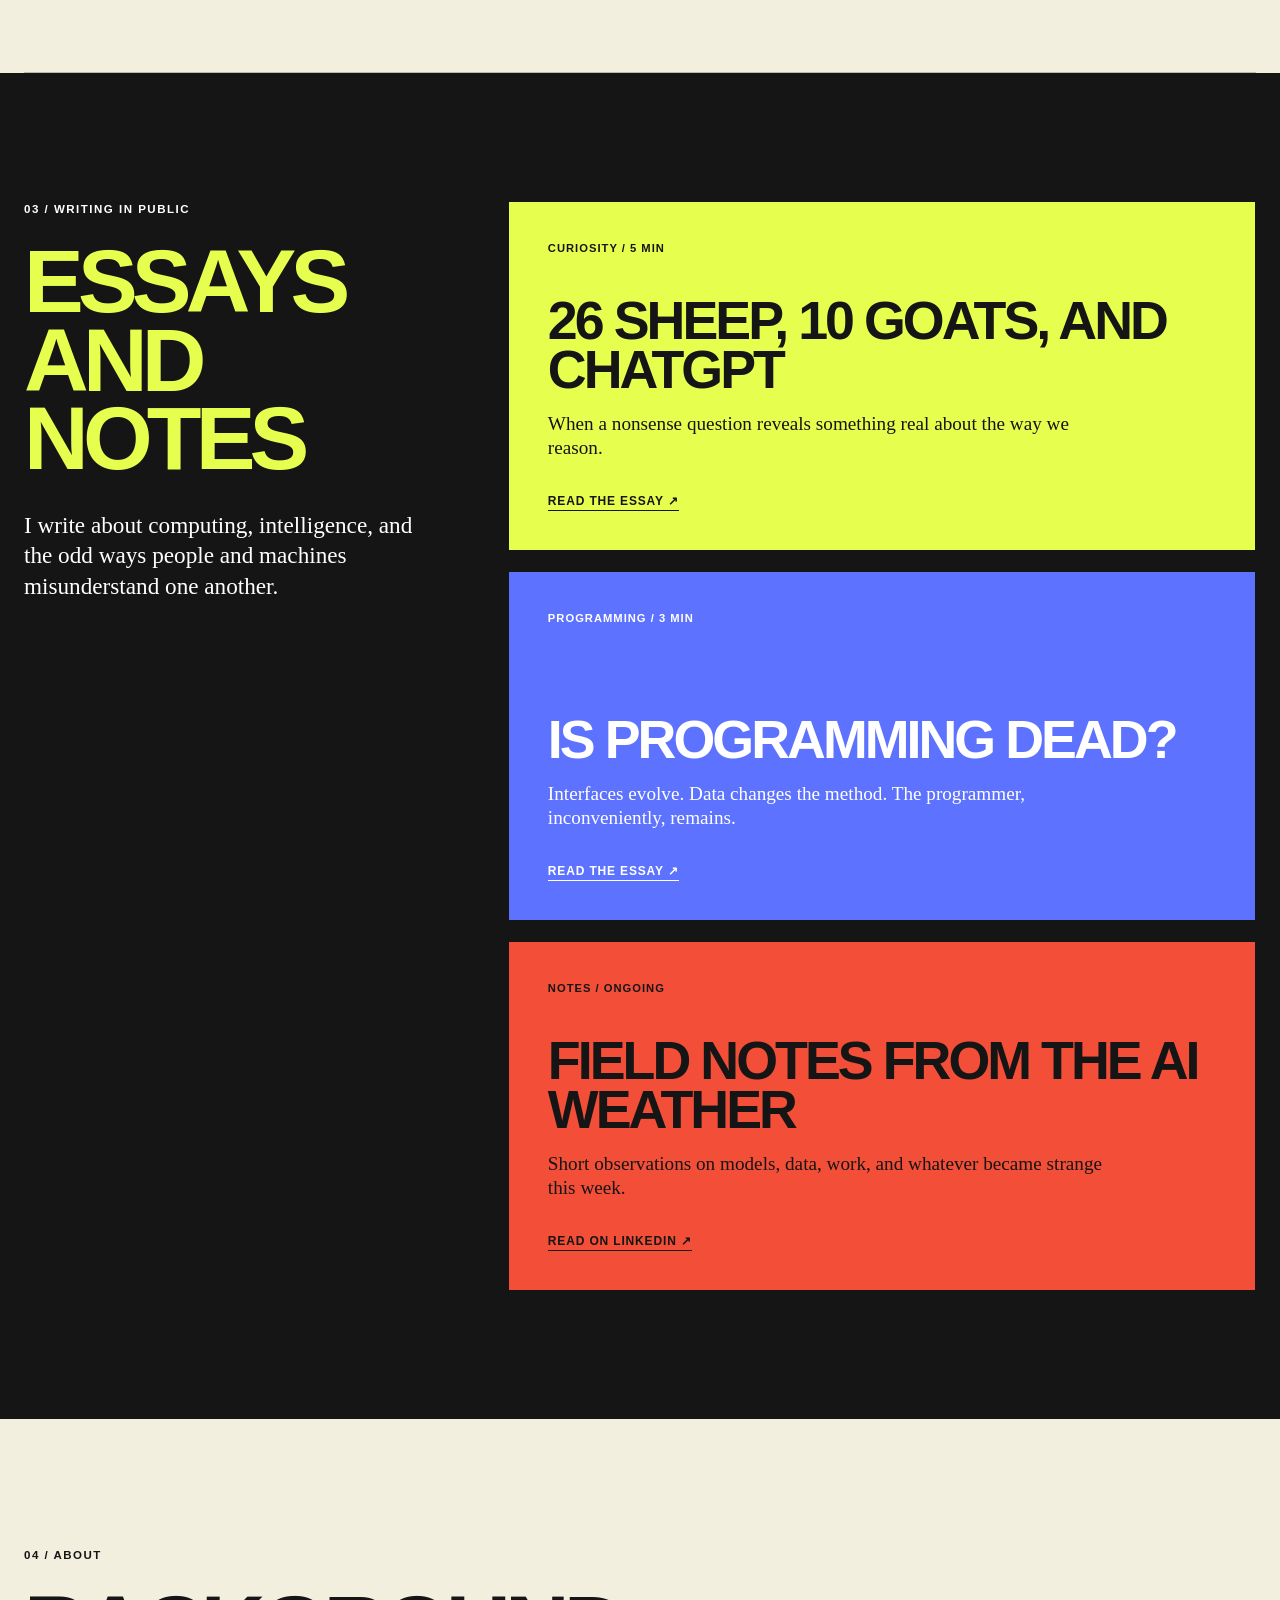
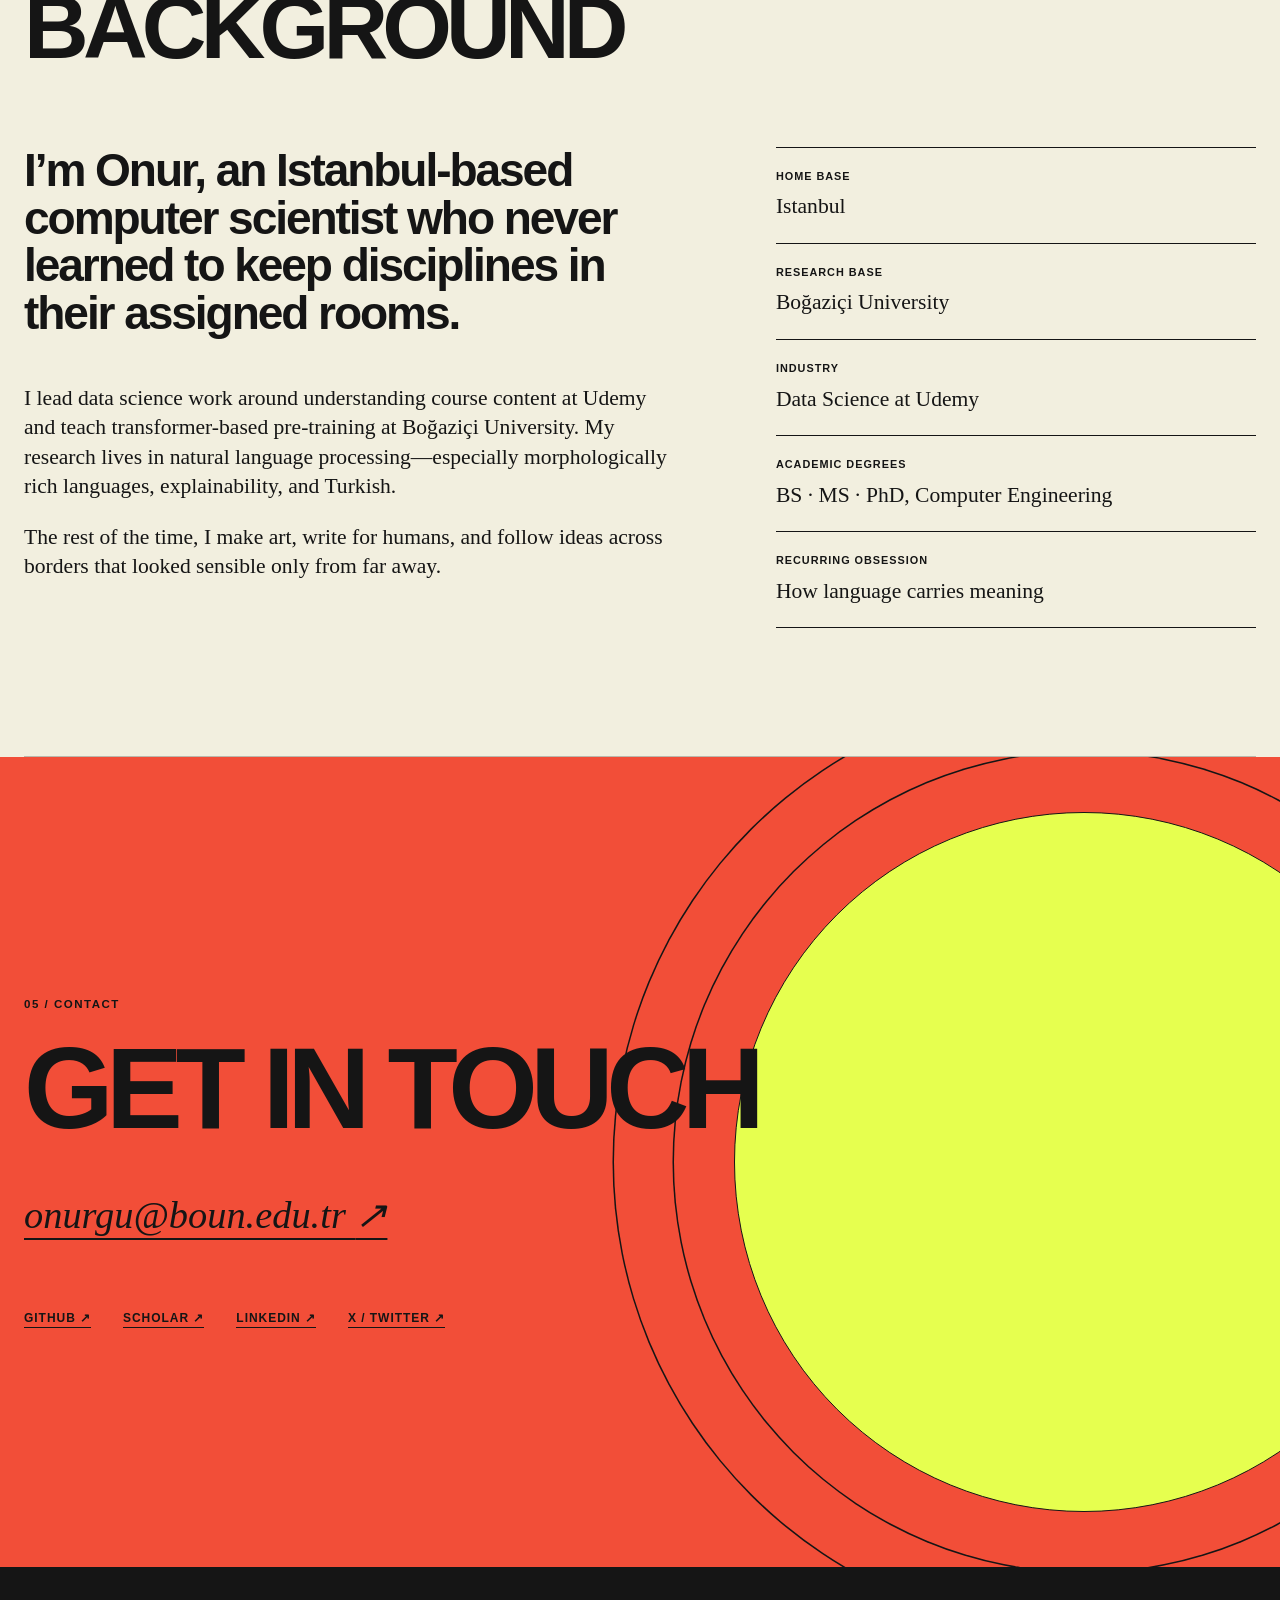
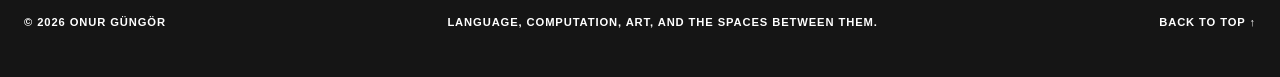
==== commit 4af0741d: "Build distinct portfolio microsites" ====
--- a/index.html
+++ b/index.html
@@ -29,9 +29,10 @@
         <span></span><span></span>
       </button>
       <nav id="site-nav" class="site-nav" aria-label="Main navigation">
-        <a href="#worlds">Five worlds</a>
-        <a href="#threads">Selected threads</a>
-        <a href="#about">About</a>
+        <a href="academic/">Academic</a>
+        <a href="art/">Art</a>
+        <a href="code/">Code</a>
+        <a href="writing/">Writing</a>
         <a class="nav-cta" href="#contact">Say hello <span aria-hidden="true">↗</span></a>
       </nav>
     </header>
@@ -55,8 +56,7 @@
               <strong>people</strong>, and whatever refuses to fit in a spreadsheet.
             </p>
             <div class="hero-actions reveal">
-              <a class="button button-dark" href="#worlds">Enter the five worlds <span aria-hidden="true">↓</span></a>
-              <button class="button button-ghost" id="shuffle" type="button">Rearrange my brain</button>
+              <a class="button button-dark" href="#worlds">Explore my work <span aria-hidden="true">↓</span></a>
             </div>
           </div>
 
@@ -67,7 +67,6 @@
             <figure class="portrait-frame">
               <img src="assets/onur-gungor.jpg" alt="Onur Güngör looking to the side" width="1067" height="1067" />
             </figure>
-            <div class="portrait-note" aria-hidden="true">one person<br />many tabs open</div>
           </div>
         </div>
 
@@ -82,46 +81,46 @@
       <section class="worlds section" id="worlds" aria-labelledby="worlds-title">
         <div class="section-heading reveal">
           <p class="eyebrow">01 / Five worlds</p>
-          <h2 id="worlds-title">Please don’t make me<br />pick just one.</h2>
+          <h2 id="worlds-title">Areas of practice</h2>
           <p>These are not separate careers. They leak into each other—in useful ways.</p>
         </div>
 
         <div class="world-grid" id="world-grid">
-          <article class="world-card world-art reveal" data-world="art">
+          <a class="world-card world-art reveal" data-world="art" href="art/">
             <p class="card-number">01</p>
             <div class="card-symbol" aria-hidden="true">◒</div>
             <h3>Artist</h3>
             <p>Images, accidents, and visual ideas that begin before words do.</p>
             <span class="card-foot">Looking sideways</span>
-          </article>
-          <article class="world-card world-teach reveal" data-world="teach">
+          </a>
+          <a class="world-card world-teach reveal" data-world="teach" href="academic/#teaching">
             <p class="card-number">02</p>
             <div class="card-symbol" aria-hidden="true">↗</div>
             <h3>Lecturer</h3>
             <p>Graduate-level NLP, taught as a living conversation rather than a finished map.</p>
-            <a class="card-link" href="https://docs.google.com/document/d/e/2PACX-1vTTuCQP2ed8j2CfLnzh6W6m5oh-k7pVl0JjqTJi5wdh5od5GJ9mc1xWq-OLAjyfFMfMrh4iK2hu6GkH/pub">See the course <span aria-hidden="true">↗</span></a>
-          </article>
-          <article class="world-card world-code reveal" data-world="code">
+            <span class="card-link">See teaching <span aria-hidden="true">↗</span></span>
+          </a>
+          <a class="world-card world-code reveal" data-world="code" href="code/">
             <p class="card-number">03</p>
             <div class="card-symbol code-symbol" aria-hidden="true">{ }</div>
             <h3>Programmer</h3>
             <p>Twenty-plus years of persuading computers to do useful—and occasionally beautiful—things.</p>
-            <a class="card-link" href="https://github.com/onurgu">Browse the code <span aria-hidden="true">↗</span></a>
-          </article>
-          <article class="world-card world-research reveal" data-world="research">
+            <span class="card-link">Browse the code <span aria-hidden="true">↗</span></span>
+          </a>
+          <a class="world-card world-research reveal" data-world="research" href="academic/#research">
             <p class="card-number">04</p>
             <div class="card-symbol" aria-hidden="true">∴</div>
             <h3>Scholar</h3>
             <p>Natural language processing for languages that refuse to behave like English.</p>
-            <a class="card-link" href="https://scholar.google.com/citations?user=FW7c17kAAAAJ&amp;hl=en">Read the papers <span aria-hidden="true">↗</span></a>
-          </article>
-          <article class="world-card world-write reveal" data-world="write">
+            <span class="card-link">Read the papers <span aria-hidden="true">↗</span></span>
+          </a>
+          <a class="world-card world-write reveal" data-world="write" href="writing/">
             <p class="card-number">05</p>
             <div class="card-symbol" aria-hidden="true">“ ”</div>
             <h3>Science writer</h3>
             <p>AI and computation, minus the fog machine. Ideas for curious people, in plain language.</p>
-            <a class="card-link" href="#writing">Start reading <span aria-hidden="true">↓</span></a>
-          </article>
+            <span class="card-link">Start reading <span aria-hidden="true">↗</span></span>
+          </a>
         </div>
       </section>
 
@@ -129,7 +128,7 @@
         <div class="section-heading split-heading reveal">
           <div>
             <p class="eyebrow">02 / Selected threads</p>
-            <h2 id="threads-title">Things I keep<br />pulling on.</h2>
+            <h2 id="threads-title">Selected work</h2>
           </div>
           <p>The work changes shape—paper, software, classroom, essay—but the questions have a habit of returning.</p>
         </div>
@@ -159,7 +158,7 @@
       <section class="writing section" id="writing" aria-labelledby="writing-title">
         <div class="writing-intro reveal">
           <p class="eyebrow">03 / Writing in public</p>
-          <h2 id="writing-title">Lab coat<br />optional.</h2>
+          <h2 id="writing-title">Essays and notes</h2>
           <p>I write about computing, intelligence, and the odd ways people and machines misunderstand one another.</p>
         </div>
         <div class="essay-stack">
@@ -187,7 +186,7 @@
       <section class="about section" id="about" aria-labelledby="about-title">
         <div class="about-statement reveal">
           <p class="eyebrow">04 / About</p>
-          <h2 id="about-title">A CV is a poor format<br />for a life.</h2>
+          <h2 id="about-title">Background</h2>
         </div>
         <div class="about-grid">
           <div class="about-copy reveal">
@@ -208,7 +207,7 @@
       <section class="contact section" id="contact" aria-labelledby="contact-title">
         <div class="contact-sun" aria-hidden="true"></div>
         <p class="eyebrow reveal">05 / Contact</p>
-        <h2 id="contact-title" class="reveal">Have an idea that<br />doesn’t fit a box?</h2>
+        <h2 id="contact-title" class="reveal">Get in touch</h2>
         <a class="contact-email reveal" href="mailto:onurgu@boun.edu.tr">onurgu@boun.edu.tr <span aria-hidden="true">↗</span></a>
         <div class="contact-links reveal">
           <a href="https://github.com/onurgu">GitHub <span aria-hidden="true">↗</span></a>
@@ -221,7 +220,7 @@
 
     <footer class="site-footer">
       <p>© <span id="year">2026</span> Onur Güngör</p>
-      <p>Built with five hats and one head.</p>
+      <p>Language, computation, art, and the spaces between them.</p>
       <a href="#top">Back to top ↑</a>
     </footer>
   </body>
--- a/styles.css
+++ b/styles.css
@@ -108,7 +108,7 @@
 
 .worlds { border-bottom: 1px solid var(--line); }
 .world-grid { display: grid; grid-template-columns: repeat(12, 1fr); gap: 1rem; }
-.world-card { min-height: 390px; border: 1.5px solid var(--ink); padding: 1.4rem; display: flex; flex-direction: column; position: relative; transition: transform .25s ease, box-shadow .25s ease; }
+.world-card { min-height: 390px; border: 1.5px solid var(--ink); padding: 1.4rem; display: flex; flex-direction: column; position: relative; transition: transform .25s ease, box-shadow .25s ease; color: inherit; text-decoration: none; }
 .world-card:hover { transform: translateY(-8px) rotate(-.6deg); box-shadow: 8px 8px 0 var(--ink); z-index: 2; }
 .world-card:nth-child(even):hover { transform: translateY(-8px) rotate(.6deg); }
 .world-card h3 { margin: auto 0 1rem; font-size: clamp(2rem, 4vw, 4rem); line-height: .9; letter-spacing: -.06em; text-transform: uppercase; }
